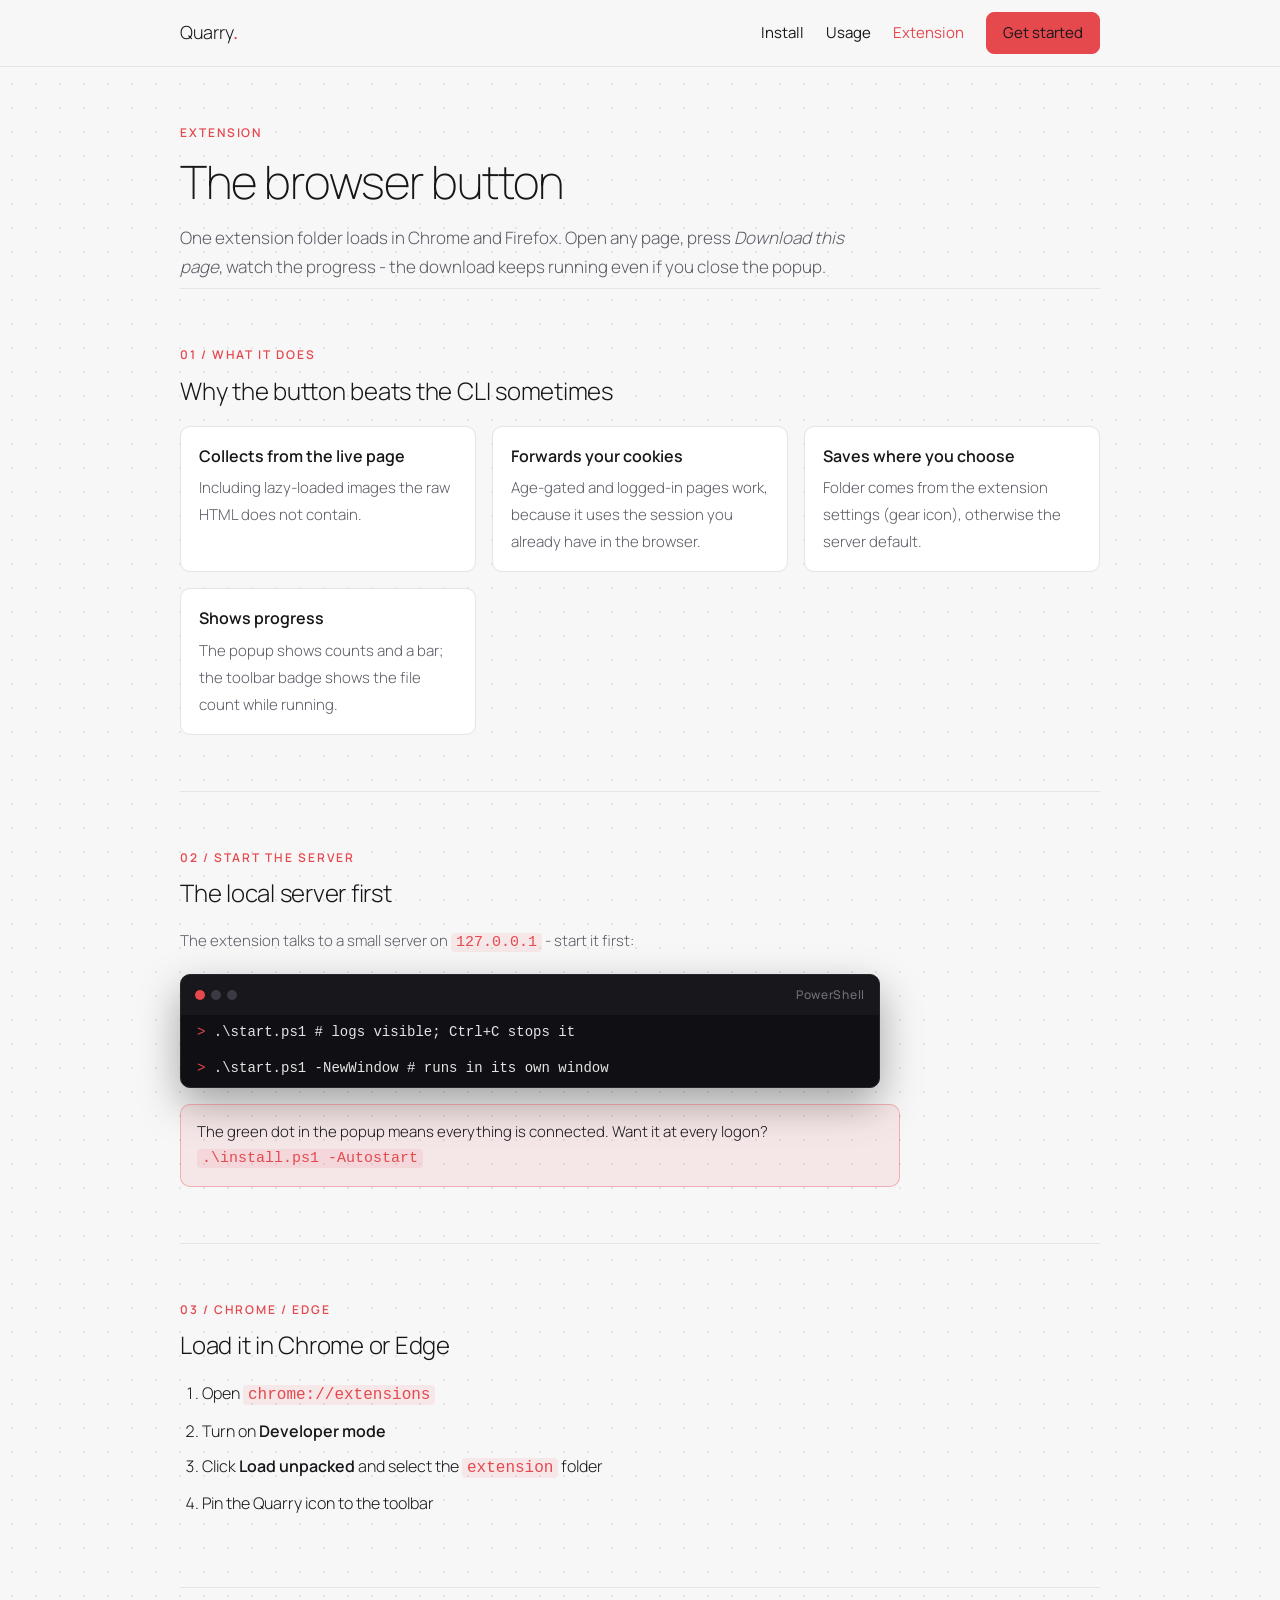
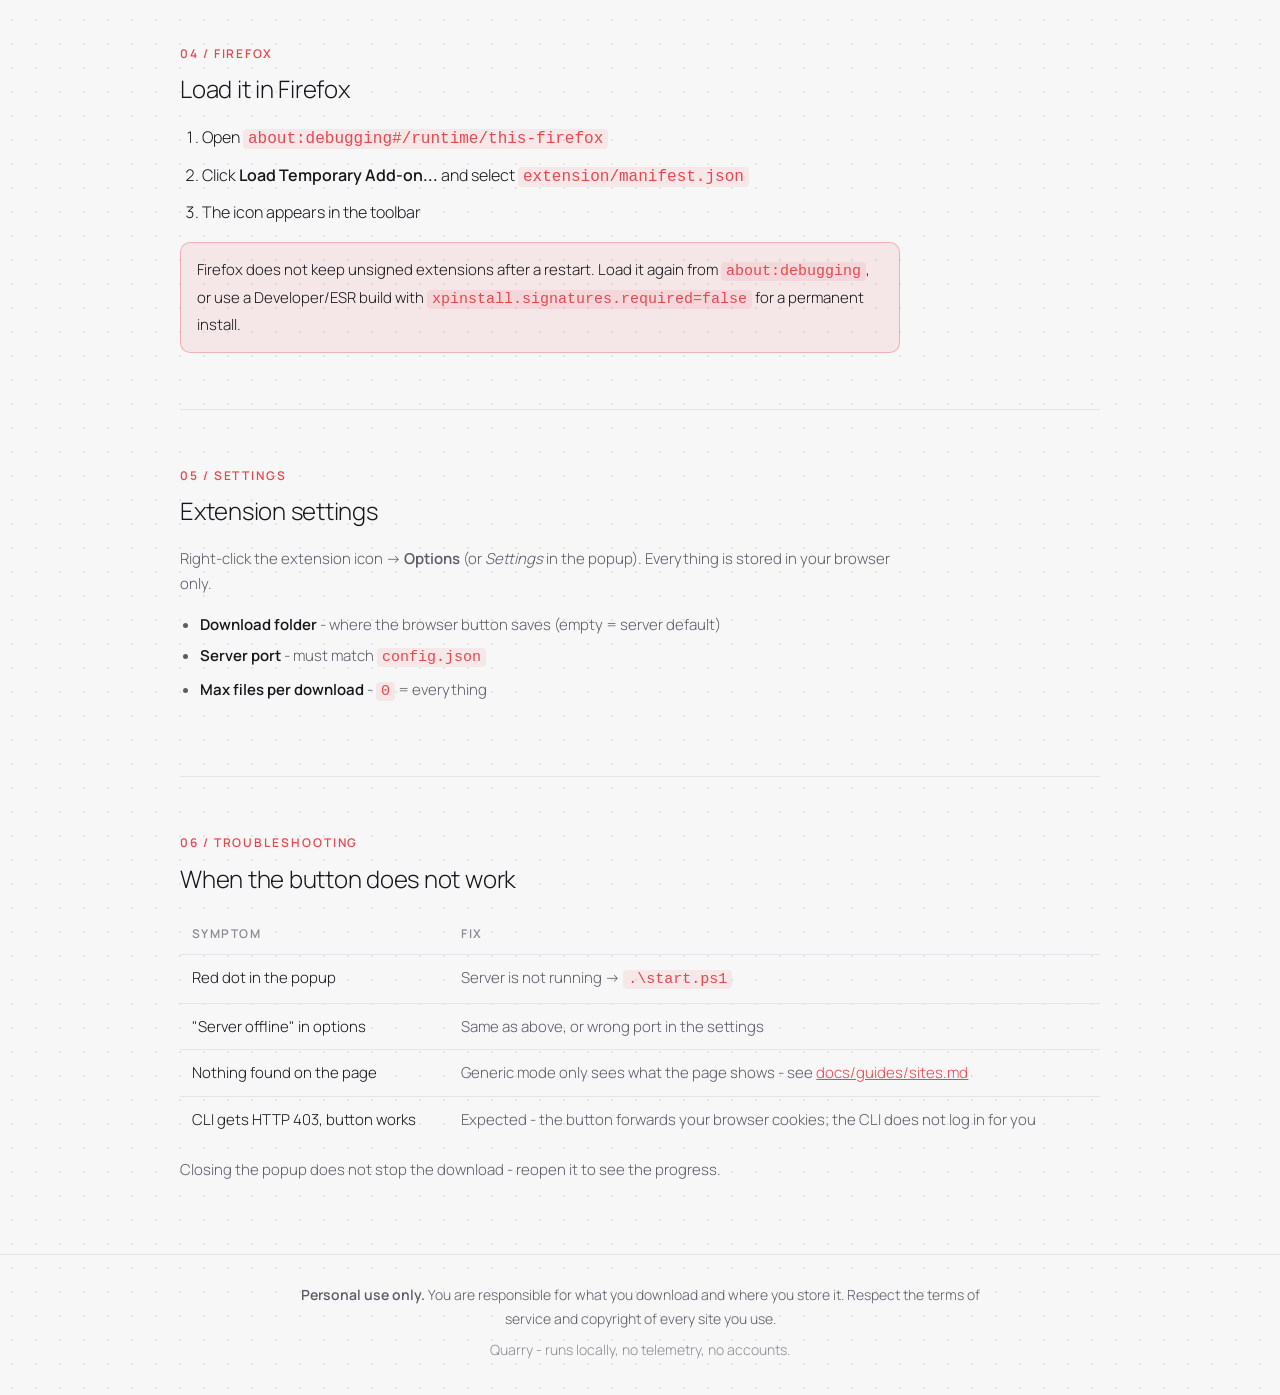
==== docs/extension.html @ 8df2b7e4 "Quarry 1.0.0 - one universal download command CLI + browser extension (Chrome/Firefox): auto-detecte" ====
<!DOCTYPE html>
<html lang="en">
<head>
  <meta charset="utf-8">
  <meta name="viewport" content="width=device-width, initial-scale=1">
  <meta name="color-scheme" content="light dark">
  <title>Quarry - Browser extension</title>
  <meta name="description" content="The Quarry browser extension for Chrome and Firefox: open any page, press Download, watch the progress. Local server only.">
  <link rel="icon" href="assets/img/favicon.svg" type="image/svg+xml">
  <link rel="preconnect" href="https://fonts.googleapis.com">
  <link rel="preconnect" href="https://fonts.gstatic.com" crossorigin>
  <link rel="stylesheet" href="https://fonts.googleapis.com/css2?family=Manrope:wght@200..800&display=swap">
  <link rel="stylesheet" href="assets/css/style.css">
</head>
<body>

  <header class="site-header">
    <nav class="nav">
      <a class="brand" href="index.html">Quarry<b>.</b></a>
      <button class="nav-toggle" id="navToggle" aria-label="Menu" aria-expanded="false">
        <span></span><span></span><span></span>
      </button>
      <ul class="nav-links" id="navLinks">
        <li><a href="install.html">Install</a></li>
        <li><a href="usage.html">Usage</a></li>
        <li><a href="extension.html" aria-current="page">Extension</a></li>
        <li><a class="btn btn-small" href="install.html">Get started</a></li>
      </ul>
    </nav>
  </header>

  <main>

    <section class="page-head">
      <p class="eyebrow">Extension</p>
      <h1>The browser button</h1>
      <p class="lead">
        One extension folder loads in Chrome and Firefox. Open any page, press
        <em>Download this page</em>, watch the progress - the download keeps
        running even if you close the popup.
      </p>
    </section>

    <section id="what">
      <p class="eyebrow">01 / What it does</p>
      <h2>Why the button beats the CLI sometimes</h2>
      <ul class="feature-list">
        <li>
          <strong>Collects from the live page</strong>
          <span>Including lazy-loaded images the raw HTML does not contain.</span>
        </li>
        <li>
          <strong>Forwards your cookies</strong>
          <span>Age-gated and logged-in pages work, because it uses the session
                you already have in the browser.</span>
        </li>
        <li>
          <strong>Saves where you choose</strong>
          <span>Folder comes from the extension settings (gear icon), otherwise
                the server default.</span>
        </li>
        <li>
          <strong>Shows progress</strong>
          <span>The popup shows counts and a bar; the toolbar badge shows the
                file count while running.</span>
        </li>
      </ul>
    </section>

    <section id="server">
      <p class="eyebrow">02 / Start the server</p>
      <h2>The local server first</h2>
      <p class="note">
        The extension talks to a small server on
        <code>127.0.0.1</code> - start it first:
      </p>
      <div class="terminal tight" role="img" aria-label="Start server">
        <div class="terminal-bar">
          <span></span><span></span><span></span>
          <em>PowerShell</em>
        </div>
        <code><span class="prompt">&gt;</span> .\start.ps1            # logs visible; Ctrl+C stops it</code>
        <code><span class="prompt">&gt;</span> .\start.ps1 -NewWindow # runs in its own window</code>
      </div>
      <div class="callout">
        <p>The green dot in the popup means everything is connected.
           Want it at every logon? <code>.\install.ps1 -Autostart</code></p>
      </div>
    </section>

    <section id="chrome">
      <p class="eyebrow">03 / Chrome / Edge</p>
      <h2>Load it in Chrome or Edge</h2>
      <ol class="steps">
        <li>Open <code>chrome://extensions</code></li>
        <li>Turn on <strong>Developer mode</strong></li>
        <li>Click <strong>Load unpacked</strong> and select the
            <code>extension</code> folder</li>
        <li>Pin the Quarry icon to the toolbar</li>
      </ol>
    </section>

    <section id="firefox">
      <p class="eyebrow">04 / Firefox</p>
      <h2>Load it in Firefox</h2>
      <ol class="steps">
        <li>Open <code>about:debugging#/runtime/this-firefox</code></li>
        <li>Click <strong>Load Temporary Add-on...</strong> and select
            <code>extension/manifest.json</code></li>
        <li>The icon appears in the toolbar</li>
      </ol>
      <div class="callout">
        <p>Firefox does not keep unsigned extensions after a restart. Load it
           again from <code>about:debugging</code>, or use a Developer/ESR
           build with <code>xpinstall.signatures.required=false</code> for a
           permanent install.</p>
      </div>
    </section>

    <section id="settings">
      <p class="eyebrow">05 / Settings</p>
      <h2>Extension settings</h2>
      <p class="note">
        Right-click the extension icon -&gt; <strong>Options</strong> (or
        <em>Settings</em> in the popup). Everything is stored in your browser
        only.
      </p>
      <ul class="dots">
        <li><strong>Download folder</strong> - where the browser button saves
            (empty = server default)</li>
        <li><strong>Server port</strong> - must match <code>config.json</code></li>
        <li><strong>Max files per download</strong> - <code>0</code> = everything</li>
      </ul>
    </section>

    <section id="troubleshooting">
      <p class="eyebrow">06 / Troubleshooting</p>
      <h2>When the button does not work</h2>
      <div class="tbl-wrap">
        <table class="tbl">
          <thead>
            <tr><th>Symptom</th><th>Fix</th></tr>
          </thead>
          <tbody>
            <tr>
              <td>Red dot in the popup</td>
              <td>Server is not running -&gt; <code>.\start.ps1</code></td>
            </tr>
            <tr>
              <td>"Server offline" in options</td>
              <td>Same as above, or wrong port in the settings</td>
            </tr>
            <tr>
              <td>Nothing found on the page</td>
              <td>Generic mode only sees what the page shows -
                  see <a href="guides/sites.md">docs/guides/sites.md</a></td>
            </tr>
            <tr>
              <td>CLI gets HTTP 403, button works</td>
              <td>Expected - the button forwards your browser cookies; the CLI
                  does not log in for you</td>
            </tr>
          </tbody>
        </table>
      </div>
      <p class="note">Closing the popup does not stop the download - reopen it
        to see the progress.</p>
    </section>

  </main>

  <footer class="site-footer">
    <p>
      <strong>Personal use only.</strong> You are responsible for what you
      download and where you store it. Respect the terms of service and
      copyright of every site you use.
    </p>
    <p class="dim">Quarry - runs locally, no telemetry, no accounts.</p>
  </footer>

  <script src="assets/js/script.js"></script>
</body>
</html>
---- docs/assets/css/style.css ----
/* Quarry - dark-first, red accent, sharp dotted grid, thin Manrope.
   Light/dark follows the device theme automatically (no toggle). */

:root {
  color-scheme: dark;

  --bg: #0d0d10;
  --bg-soft: #15151a;
  --header-bg: rgba(13, 13, 16, 0.92);
  --fg: #ececed;
  --muted: #9b9ba3;
  --dim: #6d6d75;
  --line: #26262c;
  --accent: #e5484d;
  --accent-soft: rgba(229, 72, 77, 0.13);
  --accent-line: rgba(229, 72, 77, 0.35);
  --dot: rgba(255, 255, 255, 0.10);
  --radius: 10px;
  --font: "Manrope", ui-sans-serif, system-ui, -apple-system, "Segoe UI",
          sans-serif;
}

@media (prefers-color-scheme: light) {
  :root {
    color-scheme: light;

    --bg: #f7f7f8;
    --bg-soft: #ffffff;
    --header-bg: rgba(247, 247, 248, 0.92);
    --fg: #17171a;
    --muted: #5c5c66;
    --dim: #8a8a93;
    --line: #e4e4e9;
    --accent: #e5484d;
    --accent-soft: rgba(229, 72, 77, 0.09);
    --accent-line: rgba(229, 72, 77, 0.35);
    --dot: rgba(0, 0, 0, 0.08);
  }
}

* { box-sizing: border-box; }

html { scroll-behavior: smooth; }

/* Sharp dots: hard-stop gradient (no blur band), 1.4px radius, punchy alpha.
   Two color stops touching at the same position = crisp circle edge. */
body {
  margin: 0;
  color: var(--fg);
  font: 300 16px/1.7 var(--font);
  background-color: var(--bg);
  background-image: radial-gradient(circle, var(--dot) 0 1.4px, transparent 1.4px);
  background-size: 24px 24px;
}

::selection { background: var(--accent); color: #fff; }

main { max-width: 960px; margin: 0 auto; padding: 0 20px; }

/* --------------------------------------- type: thin Manrope weight ladder
   200 h1 | 300 body, h2, lead, brand | 400 h3, code, nav | 500 buttons,
   tags, micro UI | 600 eyebrow, strong, brand accent                     */

h1, h2, h3 { line-height: 1.25; margin: 0; }
h1 { font-size: clamp(30px, 5vw, 46px); font-weight: 200; letter-spacing: -0.02em; }
h2 { font-size: 24px; font-weight: 300; margin: 0 0 20px; letter-spacing: -0.01em; }
h3 { font-size: 16px; font-weight: 400; margin: 0 0 6px; }
strong, b { font-weight: 600; }

.eyebrow {
  margin: 0 0 10px;
  font-size: 12px;
  font-weight: 600;
  letter-spacing: 0.16em;
  text-transform: uppercase;
  color: var(--accent);
}

a { color: var(--accent); }
code {
  background: var(--accent-soft);
  color: var(--accent);
  padding: 1px 5px;
  border-radius: 4px;
  font-weight: 400;
}

section { padding: 56px 0; border-top: 1px solid var(--line); }
section:first-of-type { border-top: 0; }
section[id] { scroll-margin-top: 64px; }

/* ---------------------------------------------------------- page header */

.page-head { padding: 56px 0 6px; }
.page-head .lead { margin: 14px 0 0; max-width: 700px; }
.page-head .lead code { white-space: nowrap; }

/* ------------------------------------------------------------ header */

.site-header {
  position: sticky;
  top: 0;
  z-index: 10;
  background: var(--header-bg);
  backdrop-filter: blur(8px);
  border-bottom: 1px solid var(--line);
}

.nav {
  max-width: 960px;
  margin: 0 auto;
  padding: 12px 20px;
  display: flex;
  align-items: center;
  justify-content: space-between;
}

.brand {
  font-size: 18px;
  font-weight: 300;
  color: var(--fg);
  text-decoration: none;
  letter-spacing: -0.3px;
}
.brand b { color: var(--accent); font-weight: 600; }

.nav-links {
  display: flex;
  align-items: center;
  gap: 22px;
  list-style: none;
  margin: 0;
  padding: 0;
}
.nav-links a { color: var(--fg); text-decoration: none; font-size: 15px; font-weight: 400; }
.nav-links a:hover { color: var(--accent); }
.nav-links a[aria-current="page"] { color: var(--accent); }

.nav-toggle {
  display: none;
  flex-direction: column;
  gap: 4px;
  padding: 8px;
  background: none;
  border: 0;
  cursor: pointer;
}
.nav-toggle span {
  width: 20px;
  height: 2px;
  background: var(--fg);
}

/* --------------------------------------------------------- buttons */

.btn {
  display: inline-block;
  padding: 11px 22px;
  border: 1px solid var(--accent);
  border-radius: 8px;
  background: var(--accent);
  color: #fff;
  font-weight: 500;
  text-decoration: none;
  cursor: pointer;
}
.btn:hover { filter: brightness(1.1); }
.btn.ghost { background: transparent; color: var(--accent); }
.btn-small { padding: 7px 16px; font-size: 14px; }

a:focus-visible,
button:focus-visible {
  outline: 2px solid var(--accent);
  outline-offset: 2px;
}

/* -------------------------------------------------------------- hero */

.hero { text-align: center; padding: 72px 0 56px; }

.hero h1 { margin: 0 0 16px; }

.lead {
  max-width: 640px;
  margin: 0 auto 26px;
  color: var(--muted);
  font-size: 17px;
  font-weight: 300;
}

.hero-actions {
  display: flex;
  gap: 12px;
  justify-content: center;
  flex-wrap: wrap;
}

/* The terminal stays dark in both themes - it is a terminal. */
.terminal {
  max-width: 620px;
  margin: 40px auto 0;
  text-align: left;
  background: #101014;
  border: 1px solid #26262c;
  border-radius: var(--radius);
  overflow: hidden;
  box-shadow: 0 16px 40px rgba(0, 0, 0, 0.35);
}
.terminal.tight { margin: 18px 0 0; max-width: 700px; }

.terminal-bar {
  display: flex;
  align-items: center;
  gap: 6px;
  padding: 10px 14px;
  background: #17171c;
}
.terminal-bar span {
  width: 10px;
  height: 10px;
  border-radius: 50%;
  background: #3a3a42;
}
.terminal-bar span:nth-child(1) { background: var(--accent); }
.terminal-bar em {
  margin-left: auto;
  color: #71717a;
  font-style: normal;
  font-size: 12px;
  font-weight: 500;
  letter-spacing: 0.06em;
}

.terminal code {
  display: block;
  background: none;
  color: #e4e4e7;
  padding: 6px 16px;
  font-size: 14px;
  font-weight: 400;
  white-space: nowrap;
  overflow-x: auto;
}
.terminal code.dim { color: #a1a1aa; padding-bottom: 14px; }
.prompt { color: var(--accent); }
.caret {
  display: inline-block;
  width: 8px;
  background: #a1a1aa;
  animation: blink 1s steps(1) infinite;
}
@keyframes blink { 50% { opacity: 0; } }

/* ------------------------------------------------------------- cards */

.grid {
  display: grid;
  grid-template-columns: repeat(auto-fit, minmax(240px, 1fr));
  gap: 18px;
}

.card {
  position: relative;
  padding: 22px;
  background: var(--bg-soft);
  border: 1px solid var(--line);
  border-radius: var(--radius);
}
.card p { margin: 0; color: var(--muted); font-size: 15px; }

.step {
  position: absolute;
  top: 18px;
  right: 18px;
  width: 26px;
  height: 26px;
  display: grid;
  place-items: center;
  border-radius: 50%;
  background: var(--accent);
  color: #fff;
  font-size: 13px;
  font-weight: 500;
}

/* ---------------------------------------------------------- features */

.feature-list {
  display: grid;
  grid-template-columns: repeat(auto-fit, minmax(260px, 1fr));
  gap: 16px;
  list-style: none;
  margin: 0;
  padding: 0;
}
.feature-list li {
  padding: 16px 18px;
  background: var(--bg-soft);
  border: 1px solid var(--line);
  border-radius: var(--radius);
}
.feature-list strong { display: block; margin-bottom: 4px; }
.feature-list span { color: var(--muted); font-size: 15px; }

/* -------------------------------------------------------------- sites */

.site-tags {
  display: flex;
  flex-wrap: wrap;
  gap: 10px;
  list-style: none;
  margin: 0 0 16px;
  padding: 0;
}
.site-tags li {
  padding: 7px 15px;
  background: var(--accent-soft);
  color: var(--accent);
  border: 1px solid var(--accent-line);
  border-radius: 999px;
  font-weight: 500;
  font-size: 14px;
}
.site-tags li.muted {
  background: transparent;
  color: var(--muted);
  border-color: var(--line);
}

.note { color: var(--muted); font-size: 15px; max-width: 720px; }

/* ----------------------------------------------------------- callout */

.callout {
  padding: 14px 16px;
  background: var(--accent-soft);
  border: 1px solid var(--accent-line);
  border-radius: var(--radius);
  color: var(--fg);
  font-size: 15px;
  max-width: 720px;
  margin-top: 16px;
}
.callout p { margin: 0; }
.callout p + p { margin-top: 6px; }

/* ------------------------------------------------------------ tables */

.tbl-wrap { overflow-x: auto; margin-top: 8px; }

.tbl {
  width: 100%;
  border-collapse: collapse;
  font-size: 15px;
}
.tbl th {
  text-align: left;
  font-weight: 600;
  font-size: 12px;
  letter-spacing: 0.12em;
  text-transform: uppercase;
  color: var(--dim);
  padding: 10px 12px;
  border-bottom: 1px solid var(--line);
}
.tbl td {
  padding: 10px 12px;
  border-bottom: 1px solid var(--line);
  color: var(--muted);
  vertical-align: top;
}
.tbl td:first-child { color: var(--fg); }
.tbl tr:last-child td { border-bottom: 0; }
.tbl code { white-space: nowrap; }

/* -------------------------------------------------------- code block */

pre.block {
  margin: 8px 0 16px;
  padding: 16px 18px;
  background: var(--bg-soft);
  border: 1px solid var(--line);
  border-radius: var(--radius);
  overflow-x: auto;
  font-size: 13.5px;
  line-height: 1.65;
  color: var(--muted);
}
pre.block b { color: var(--fg); }

ul.dots {
  margin: 8px 0 16px;
  padding-left: 20px;
  color: var(--muted);
  font-size: 15px;
}
ul.dots li { margin-bottom: 6px; }
ul.dots strong { color: var(--fg); }
ul.dots::marker { color: var(--accent); }

/* -------------------------------------------------------------- docs */

.doc-link {
  display: block;
  padding: 20px 22px;
  background: var(--bg-soft);
  border: 1px solid var(--line);
  border-radius: var(--radius);
  text-decoration: none;
  transition: border-color 0.15s, transform 0.15s;
}
.doc-link:hover {
  border-color: var(--accent);
  transform: translateY(-2px);
}
.doc-link h3 { color: var(--accent); font-weight: 500; }
.doc-link p { margin: 0; color: var(--muted); font-size: 15px; }

/* --------------------------------------------------------------- cta */

.cta {
  background: var(--bg-soft);
  border: 1px solid var(--line);
  border-radius: var(--radius);
  margin-bottom: 56px;
  padding: 40px !important;
}
.steps {
  margin: 0 0 14px;
  padding-left: 22px;
}
.steps li { margin-bottom: 8px; }
.steps::marker { color: var(--accent); }

/* ------------------------------------------------------------- footer */

.site-footer {
  border-top: 1px solid var(--line);
  padding: 28px 20px 40px;
  text-align: center;
  color: var(--muted);
  font-size: 14px;
}
.site-footer p { max-width: 680px; margin: 0 auto 8px; }
.dim { color: var(--dim); }

/* ------------------------------------------------------------ mobile */

@media (max-width: 720px) {
  .nav-toggle { display: flex; }
  .nav-links {
    display: none;
    position: absolute;
    top: 100%;
    left: 0;
    right: 0;
    flex-direction: column;
    align-items: flex-start;
    gap: 0;
    background: var(--bg);
    border-bottom: 1px solid var(--line);
    padding: 8px 20px 14px;
  }
  .nav-links.open { display: flex; }
  .nav-links li { width: 100%; padding: 8px 0; }
  .hero { padding-top: 48px; }
  .page-head { padding-top: 40px; }
  .cta { padding: 24px !important; }
}
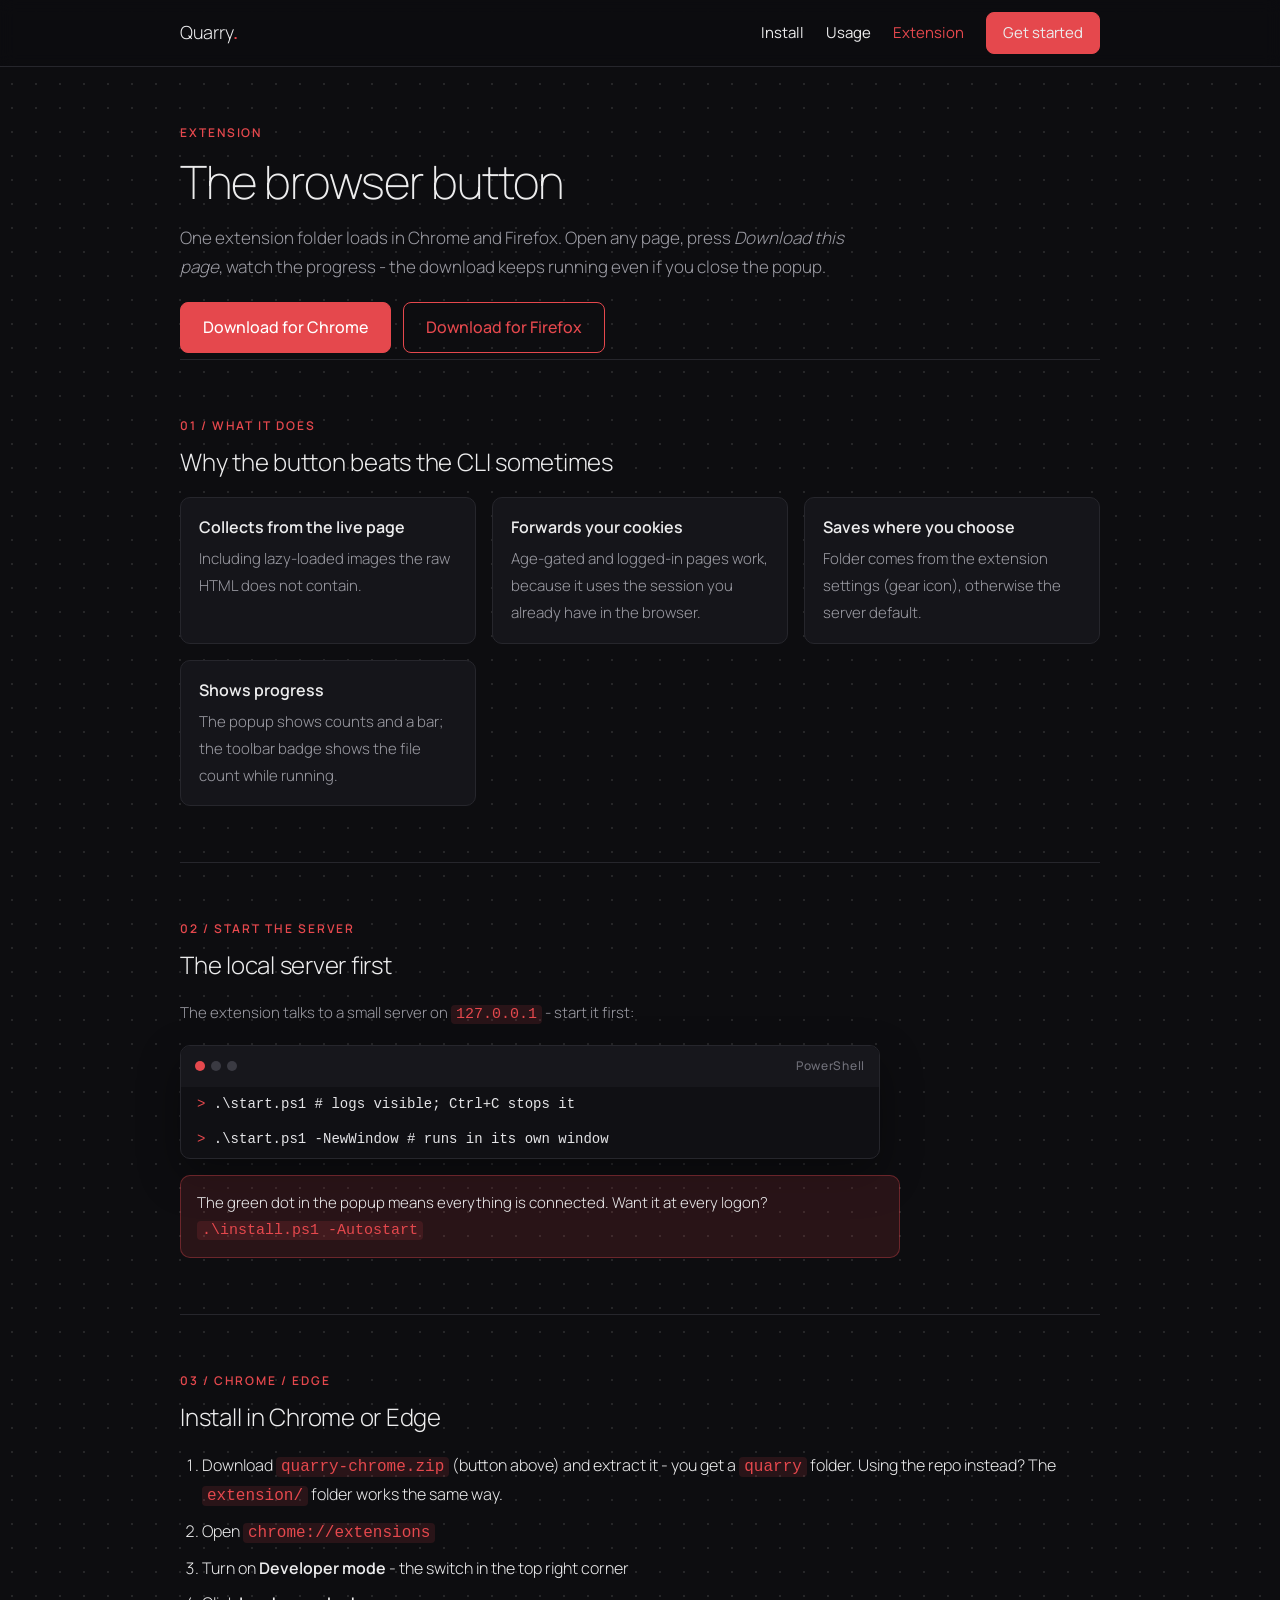
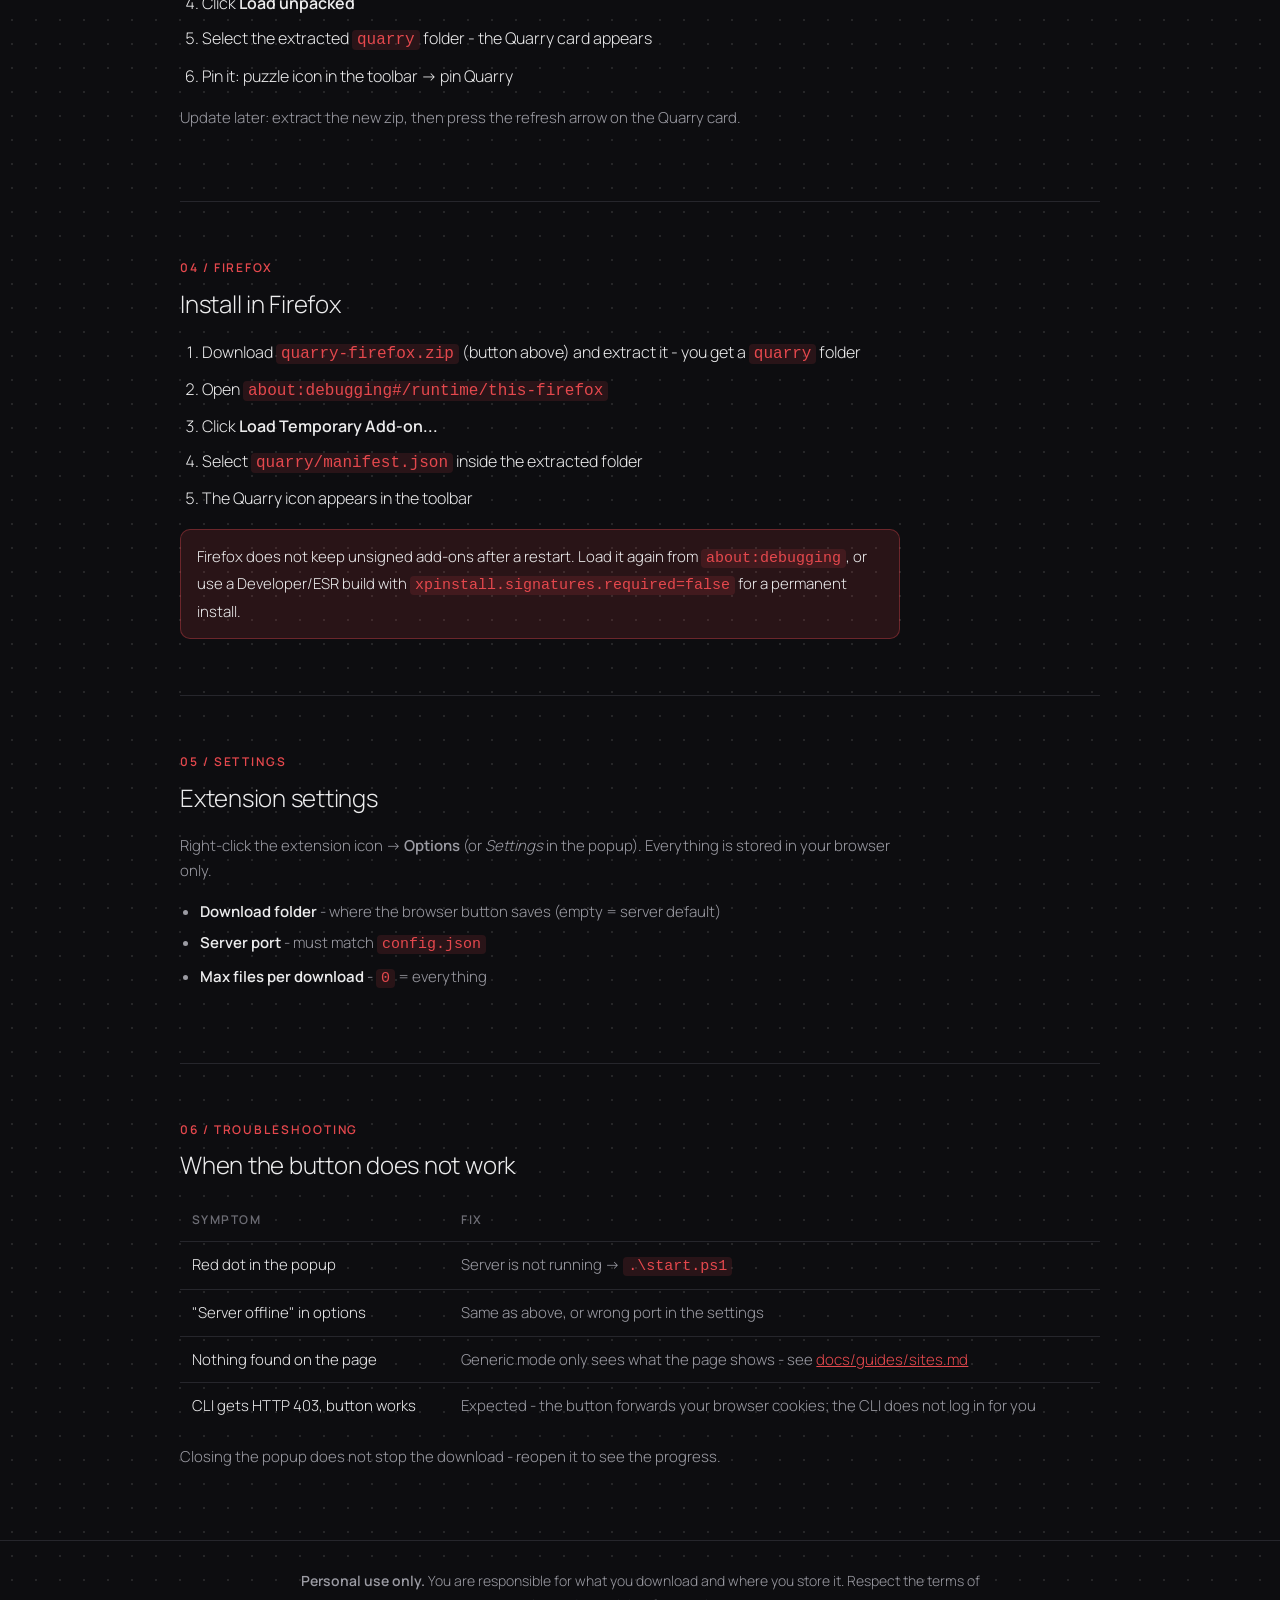
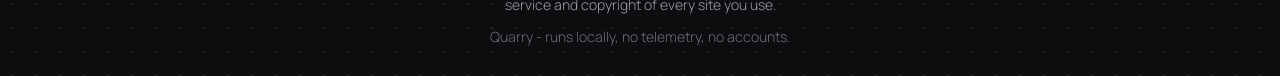
==== commit ad745f41: "Dark-only site, browser zips, download buttons, detailed install steps - docs/assets/quarry-chrome.z" ====
--- a/docs/extension.html
+++ b/docs/extension.html
@@ -3,7 +3,7 @@
 <head>
   <meta charset="utf-8">
   <meta name="viewport" content="width=device-width, initial-scale=1">
-  <meta name="color-scheme" content="light dark">
+  <meta name="color-scheme" content="dark">
   <title>Quarry - Browser extension</title>
   <meta name="description" content="The Quarry browser extension for Chrome and Firefox: open any page, press Download, watch the progress. Local server only.">
   <link rel="icon" href="assets/img/favicon.svg" type="image/svg+xml">
@@ -39,6 +39,10 @@
         <em>Download this page</em>, watch the progress - the download keeps
         running even if you close the popup.
       </p>
+      <div class="btn-row">
+        <a class="btn" href="https://github.com/KelvinZeroo/Quarry/releases/latest/download/quarry-chrome.zip">Download for Chrome</a>
+        <a class="btn ghost" href="https://github.com/KelvinZeroo/Quarry/releases/latest/download/quarry-firefox.zip">Download for Firefox</a>
+      </div>
     </section>
 
     <section id="what">
@@ -90,27 +94,38 @@
 
     <section id="chrome">
       <p class="eyebrow">03 / Chrome / Edge</p>
-      <h2>Load it in Chrome or Edge</h2>
+      <h2>Install in Chrome or Edge</h2>
       <ol class="steps">
+        <li>Download <code>quarry-chrome.zip</code> (button above) and extract
+            it - you get a <code>quarry</code> folder.
+            Using the repo instead? The <code>extension/</code> folder works
+            the same way.</li>
         <li>Open <code>chrome://extensions</code></li>
-        <li>Turn on <strong>Developer mode</strong></li>
-        <li>Click <strong>Load unpacked</strong> and select the
-            <code>extension</code> folder</li>
-        <li>Pin the Quarry icon to the toolbar</li>
+        <li>Turn on <strong>Developer mode</strong> - the switch in the top
+            right corner</li>
+        <li>Click <strong>Load unpacked</strong></li>
+        <li>Select the extracted <code>quarry</code> folder - the Quarry card
+            appears</li>
+        <li>Pin it: puzzle icon in the toolbar -&gt; pin Quarry</li>
       </ol>
+      <p class="note">Update later: extract the new zip, then press the refresh
+        arrow on the Quarry card.</p>
     </section>
 
     <section id="firefox">
       <p class="eyebrow">04 / Firefox</p>
-      <h2>Load it in Firefox</h2>
+      <h2>Install in Firefox</h2>
       <ol class="steps">
+        <li>Download <code>quarry-firefox.zip</code> (button above) and extract
+            it - you get a <code>quarry</code> folder</li>
         <li>Open <code>about:debugging#/runtime/this-firefox</code></li>
-        <li>Click <strong>Load Temporary Add-on...</strong> and select
-            <code>extension/manifest.json</code></li>
-        <li>The icon appears in the toolbar</li>
+        <li>Click <strong>Load Temporary Add-on...</strong></li>
+        <li>Select <code>quarry/manifest.json</code> inside the extracted
+            folder</li>
+        <li>The Quarry icon appears in the toolbar</li>
       </ol>
       <div class="callout">
-        <p>Firefox does not keep unsigned extensions after a restart. Load it
+        <p>Firefox does not keep unsigned add-ons after a restart. Load it
            again from <code>about:debugging</code>, or use a Developer/ESR
            build with <code>xpinstall.signatures.required=false</code> for a
            permanent install.</p>
--- a/docs/assets/css/style.css
+++ b/docs/assets/css/style.css
@@ -1,5 +1,5 @@
-/* Quarry - dark-first, red accent, sharp dotted grid, thin Manrope.
-   Light/dark follows the device theme automatically (no toggle). */
+/* Quarry - dark-only, red accent, sharp dotted grid, thin Manrope.
+   Dark is the one and only theme (no light mode, no toggle). */
 
 :root {
   color-scheme: dark;
@@ -20,24 +20,6 @@
           sans-serif;
 }
 
-@media (prefers-color-scheme: light) {
-  :root {
-    color-scheme: light;
-
-    --bg: #f7f7f8;
-    --bg-soft: #ffffff;
-    --header-bg: rgba(247, 247, 248, 0.92);
-    --fg: #17171a;
-    --muted: #5c5c66;
-    --dim: #8a8a93;
-    --line: #e4e4e9;
-    --accent: #e5484d;
-    --accent-soft: rgba(229, 72, 77, 0.09);
-    --accent-line: rgba(229, 72, 77, 0.35);
-    --dot: rgba(0, 0, 0, 0.08);
-  }
-}
-
 * { box-sizing: border-box; }
 
 html { scroll-behavior: smooth; }
@@ -168,6 +150,13 @@
 .btn.ghost { background: transparent; color: var(--accent); }
 .btn-small { padding: 7px 16px; font-size: 14px; }
 
+.btn-row {
+  display: flex;
+  gap: 12px;
+  flex-wrap: wrap;
+  margin-top: 20px;
+}
+
 a:focus-visible,
 button:focus-visible {
   outline: 2px solid var(--accent);
@@ -195,7 +184,7 @@
   flex-wrap: wrap;
 }
 
-/* The terminal stays dark in both themes - it is a terminal. */
+/* The terminal is always dark - it is a terminal. */
 .terminal {
   max-width: 620px;
   margin: 40px auto 0;
